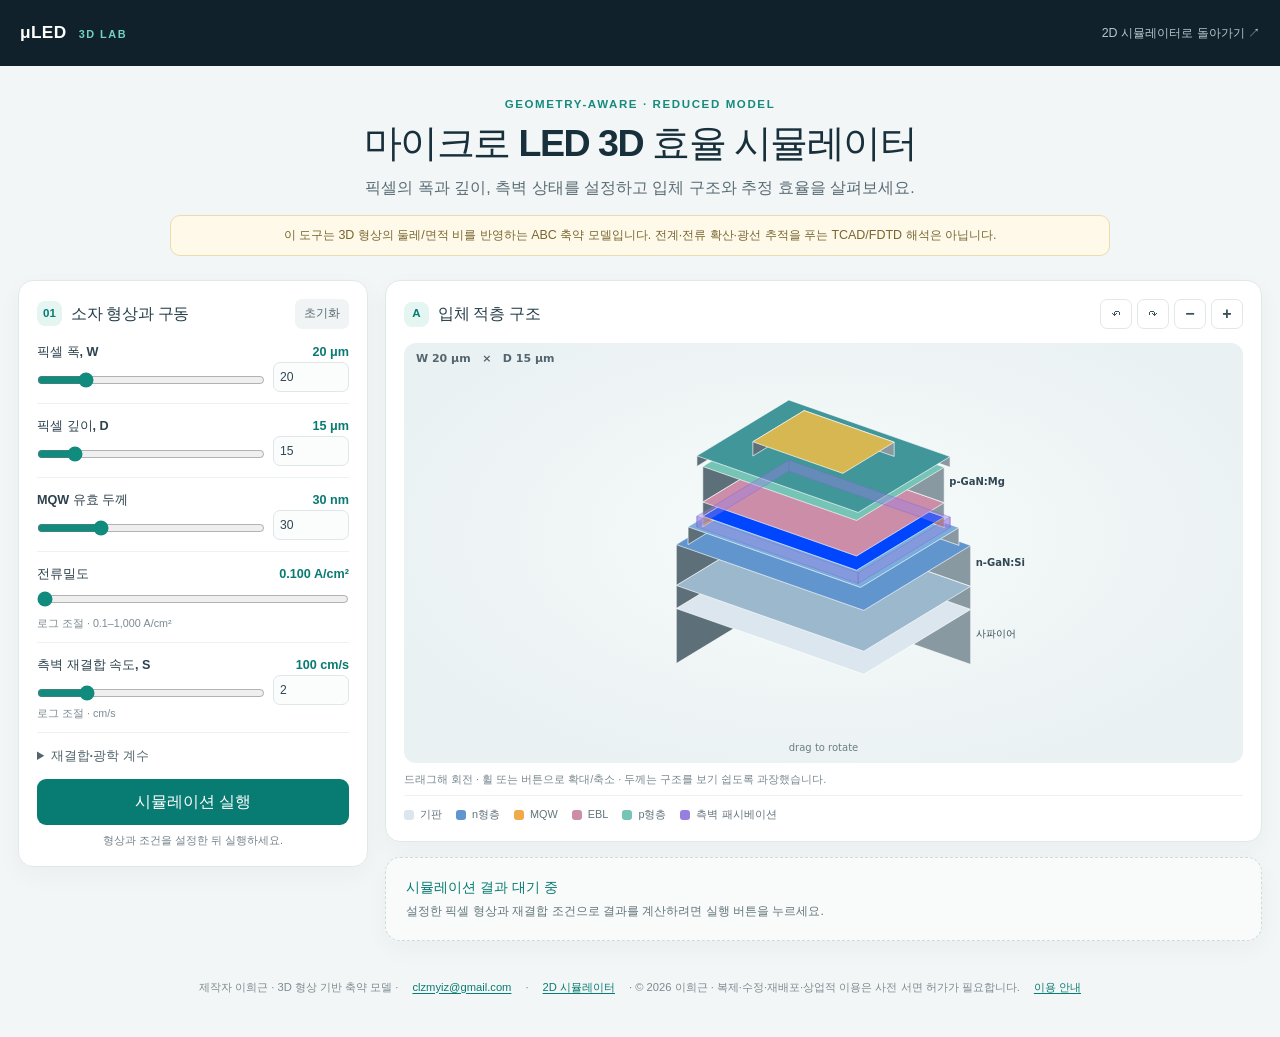
==== site/3d/index.html @ 5ff4c0df "Add geometry-aware 3D LED simulator" ====
<!doctype html>
<html lang="ko">
<head>
  <meta charset="utf-8">
  <meta name="viewport" content="width=device-width, initial-scale=1">
  <meta name="theme-color" content="#10212b">
  <meta name="description" content="픽셀 폭과 깊이, 측벽 재결합을 반영하는 마이크로 LED 3D 형상 기반 축약 시뮬레이터">
  <title>Micro LED 3D 효율 시뮬레이터</title>
  <link rel="stylesheet" href="app.css">
</head>
<body>
  <header class="topbar"><a class="brand" href="../">μLED <span>3D LAB</span></a><a class="back-link" href="../">2D 시뮬레이터로 돌아가기 ↗</a></header>
  <main class="shell">
    <section class="intro">
      <p class="eyebrow">GEOMETRY-AWARE · REDUCED MODEL</p>
      <h1>마이크로 LED 3D 효율 시뮬레이터</h1>
      <p>픽셀의 폭과 깊이, 측벽 상태를 설정하고 입체 구조와 추정 효율을 살펴보세요.</p>
      <div class="model-note">이 도구는 3D 형상의 둘레/면적 비를 반영하는 ABC 축약 모델입니다. 전계·전류 확산·광선 추적을 푸는 TCAD/FDTD 해석은 아닙니다.</div>
    </section>

    <section class="workspace">
      <aside class="panel controls">
        <div class="panel-heading"><div><span class="step">01</span><h2>소자 형상과 구동</h2></div><button id="reset" class="quiet" type="button">초기화</button></div>
        <div class="field"><label for="width">픽셀 폭, W <output id="width-out"></output></label><div class="range-number"><input id="width" type="range" min="1" max="100" step="1" value="20"><input class="numeric" type="number" min="1" max="100" step="1" value="20" aria-label="픽셀 폭 μm"></div></div>
        <div class="field"><label for="depth">픽셀 깊이, D <output id="depth-out"></output></label><div class="range-number"><input id="depth" type="range" min="1" max="100" step="1" value="15"><input class="numeric" type="number" min="1" max="100" step="1" value="15" aria-label="픽셀 깊이 μm"></div></div>
        <div class="field"><label for="active">MQW 유효 두께 <output id="active-out"></output></label><div class="range-number"><input id="active" type="range" min="5" max="100" step="1" value="30"><input class="numeric" type="number" min="5" max="100" step="1" value="30" aria-label="MQW 유효 두께 nm"></div></div>
        <div class="field"><label for="density">전류밀도 <output id="density-out"></output></label><input id="density" type="range" min="0" max="100" step="1" value="0"><small>로그 조절 · 0.1–1,000 A/cm²</small></div>
        <div class="field"><label for="srv">측벽 재결합 속도, S <output id="srv-out"></output></label><div class="range-number"><input id="srv" type="range" min="1" max="6" step="0.05" value="2"><input class="numeric" type="number" min="1" max="6" step="0.05" value="2" aria-label="측벽 재결합 속도 log₁₀ cm/s"></div><small>로그 조절 · cm/s</small></div>
        <details class="advanced"><summary>재결합·광학 계수</summary>
          <div class="field"><label for="abulk">벌크 SRH 계수, A <output id="abulk-out"></output></label><div class="range-number"><input id="abulk" type="range" min="5" max="8" step="0.00001" value="6.69897"><input class="numeric" type="number" min="5" max="8" step="0.00001" value="6.69897" aria-label="벌크 SRH 계수 log₁₀ s⁻¹"></div><small>로그 조절 · s⁻¹</small></div>
          <div class="field"><label for="b">방사 계수, B <output id="b-out"></output></label><div class="range-number"><input id="b" type="range" min="0.5" max="5" step="0.1" value="5"><input class="numeric" type="number" min="0.5" max="5" step="0.1" value="5" aria-label="방사 계수 배율"></div><small>×10⁻¹¹ cm³/s</small></div>
          <div class="field"><label for="c">오제 계수, C <output id="c-out"></output></label><div class="range-number"><input id="c" type="range" min="0.1" max="10" step="0.1" value="0.1"><input class="numeric" type="number" min="0.1" max="10" step="0.1" value="0.1" aria-label="오제 계수 배율"></div><small>×10⁻³⁰ cm⁶/s</small></div>
          <div class="field"><label for="injection">주입 효율 <output id="injection-out"></output></label><input id="injection" type="range" min="50" max="100" step="1" value="95"></div>
          <div class="field"><label for="lee">광추출효율, LEE <output id="lee-out"></output></label><input id="lee" type="range" min="5" max="80" step="1" value="70"></div>
          <div class="field"><label for="wavelength">출광 파장 <output id="wavelength-out"></output></label><input id="wavelength" type="range" min="380" max="750" step="1" value="450"><div class="spectrum"><i id="spectrum-swatch"></i><span id="spectrum-label">청색</span></div></div>
        </details>
        <button id="run" class="run-button" type="button">시뮬레이션 실행</button>
        <p id="status" class="status" role="status">형상과 조건을 설정한 뒤 실행하세요.</p>
      </aside>

      <div class="results">
        <section class="panel scene-panel">
          <div class="panel-heading"><div><span class="step">A</span><h2>입체 적층 구조</h2></div><div class="scene-tools"><button id="rotate-left" type="button" aria-label="왼쪽 회전">↶</button><button id="rotate-right" type="button" aria-label="오른쪽 회전">↷</button><button id="zoom-out" type="button" aria-label="축소">−</button><button id="zoom-in" type="button" aria-label="확대">+</button></div></div>
          <canvas id="scene" aria-label="마우스나 손가락으로 회전할 수 있는 마이크로 LED 3차원 적층 구조"></canvas>
          <p class="hint">드래그해 회전 · 휠 또는 버튼으로 확대/축소 · 두께는 구조를 보기 쉽도록 과장했습니다.</p>
          <div class="legend"><span><i style="--sw:#dce6ee"></i>기판</span><span><i style="--sw:#6095ce"></i>n형층</span><span><i style="--sw:#f0aa4a"></i>MQW</span><span><i style="--sw:#cc8da9"></i>EBL</span><span><i style="--sw:#75c4b5"></i>p형층</span><span><i style="--sw:#967fe0"></i>측벽 패시베이션</span></div>
        </section>
        <section id="prompt" class="panel prompt"><strong>시뮬레이션 결과 대기 중</strong><span>설정한 픽셀 형상과 재결합 조건으로 결과를 계산하려면 실행 버튼을 누르세요.</span></section>
        <section id="outputs" class="outputs" hidden>
          <div class="metrics"><article><span>외부양자효율 EQE</span><strong id="eqe">—</strong></article><article><span>내부양자효율 IQE</span><strong id="iqe">—</strong></article><article><span>측벽 SRH 계수</span><strong id="aside-value">—</strong></article><article><span>초당 출광 포톤</span><strong id="photons">—</strong></article><article><span>추정 전류효율</span><strong id="cda">—</strong></article><article><span>추정 정면 휘도</span><strong id="luminance">—</strong></article></div>
          <section class="panel chart-panel"><div class="panel-heading"><div><span class="step">B</span><h2>전류밀도에 따른 효율</h2></div><span>EQE (%)</span></div><canvas id="chart" aria-label="전류밀도별 EQE 예측 그래프"></canvas><div class="chart-foot"><span>점은 현재 설정한 동작점입니다.</span><span>J (A/cm²), 로그 축</span></div></section>
          <section class="panel equation"><h2>3D 형상에서 측벽 손실과 광도를 계산하는 법</h2><code>A<sub>eff</sub> = A<sub>bulk</sub> + S · P/A<br>직사각형 픽셀: P/A = 2(1/W + 1/D)<br>G = A<sub>eff</sub>n + Bn² + Cn³<br>EQE = η<sub>inj</sub> · IQE · LEE<br>η<sub>I</sub> = EQE · 683V(λ)hc/(πqλ)　[cd/A]<br>L = η<sub>I</sub> · 10⁴J　[cd/m²]</code><p>MQW 활성부의 옆면적/체적은 측벽 둘레/픽셀 면적 P/A로 정리됩니다. 정사각 픽셀(W=D)에서는 기존 4S/W 항으로 돌아갑니다. 전류효율은 단색광과 Lambertian 출광, CIE 명소시 V(λ)를 가정한 추정치이며, 휘도는 전류밀도를 A/m²로 환산합니다.</p><p>단면 층의 실제 전기·광학 분포를 해석하는 3D TCAD/FDTD 결과는 아닙니다.</p><p class="source">근거: <a href="https://onlinelibrary.wiley.com/doi/10.1002/lpor.202500791" target="_blank" rel="noreferrer">마이크로 LED 측벽 표면 재결합과 ABC 모델 (Laser &amp; Photonics Reviews, 2025)</a> · <a href="https://cie.co.at/datatable/cie-spectral-luminous-efficiency-photopic-vision" target="_blank" rel="noreferrer">CIE V(λ)</a></p></section>
        </section>
      </div>
    </section>
    <footer>제작자 이희근 · 3D 형상 기반 축약 모델 · <a href="mailto:clzmyiz@gmail.com">clzmyiz@gmail.com</a> · <a href="../">2D 시뮬레이터</a> · © 2026 이희근 · 복제·수정·재배포·상업적 이용은 사전 서면 허가가 필요합니다. <a href="https://github.com/heekeunlee/microled-efficiency-simulator/blob/main/COPYRIGHT.md" target="_blank" rel="noreferrer">이용 안내</a></footer>
  </main>
  <script src="app.js"></script>
</body>
</html>
---- site/3d/app.css ----
*{box-sizing:border-box} :root{font-family:Inter,-apple-system,BlinkMacSystemFont,"Segoe UI","Apple SD Gothic Neo",sans-serif;color:#243743;background:#f3f6f6;font-synthesis:none;text-rendering:optimizeLegibility}body{margin:0;min-width:320px;line-height:1.5}a{color:#087b72;text-decoration:none}.topbar{height:66px;padding:0 max(20px,calc((100vw - 1280px)/2));display:flex;align-items:center;justify-content:space-between;background:#10212b;color:#edf5f5}.brand{color:#fff;font-weight:850;font-size:1.08rem;letter-spacing:.02em}.brand span{margin-left:7px;color:#73d1c1;font-size:.68rem;letter-spacing:.14em}.back-link{color:#b4c6ca;font-size:.78rem}.shell{width:min(1280px,calc(100% - 36px));margin:auto}.intro{max-width:940px;margin:30px auto 24px;text-align:center}.eyebrow{margin:0 0 8px;color:#168b7d;font-size:.72rem;font-weight:850;letter-spacing:.14em}.intro h1{margin:0;color:#18303c;font-size:clamp(1.65rem,3vw,2.35rem);letter-spacing:-.04em;line-height:1.2}.intro>p:not(.eyebrow){margin:10px auto 0;color:#596c75}.model-note{margin:15px auto 0;padding:10px 14px;border:1px solid #eadcae;border-radius:10px;background:#fff9e9;color:#786632;font-size:.78rem;line-height:1.5}.workspace{display:grid;grid-template-columns:minmax(280px,350px) minmax(0,1fr);gap:17px;align-items:start}.panel{border:1px solid #e0e8e8;border-radius:15px;background:#fff;box-shadow:0 8px 24px #17324d0a}.controls{position:sticky;top:12px;padding:18px}.panel-heading{display:flex;align-items:center;justify-content:space-between;gap:12px;margin-bottom:14px}.panel-heading>div:first-child{display:flex;align-items:center;gap:9px}.panel-heading h2{margin:0;color:#263e4a;font-size:1rem;letter-spacing:-.02em}.step{display:grid;place-items:center;width:25px;height:25px;border-radius:8px;background:#e5f5f1;color:#087b72;font-size:.72rem;font-weight:850}.quiet{border:0;border-radius:7px;background:#f0f4f5;padding:6px 9px;color:#596a73;font:inherit;font-size:.74rem;cursor:pointer}.field{margin:0 0 13px;padding:0 0 11px;border-bottom:1px solid #edf1f1}.field label{display:flex;justify-content:space-between;align-items:baseline;gap:8px;color:#2d424d;font-size:.79rem;font-weight:720}.field output{color:#087b72;font-variant-numeric:tabular-nums;white-space:nowrap}.field input[type=range]{width:100%;height:18px;margin:6px 0 0;accent-color:#118b7d}.field small{display:block;color:#7c8b92;font-size:.67rem}.range-number{display:grid;grid-template-columns:minmax(0,1fr) 76px;gap:8px;align-items:center}.range-number .numeric{width:100%;height:30px;padding:4px 6px;border:1px solid #dfe7e8;border-radius:7px;background:#fbfcfc;color:#304751;font:inherit;font-size:.76rem;font-variant-numeric:tabular-nums}.numeric:focus{outline:2px solid #9bd5cb;border-color:#168b7d}.advanced{margin:3px 0 14px;color:#53646c;font-size:.8rem}.advanced summary{cursor:pointer;font-weight:750}.advanced[open] summary{margin-bottom:13px}.spectrum{display:flex;align-items:center;gap:8px;margin-top:7px;color:#52646d;font-size:.74rem}.spectrum i{width:16px;height:16px;border-radius:50%;background:#537aff;box-shadow:0 0 12px #537aff}.run-button{width:100%;min-height:46px;border:0;border-radius:9px;background:#087b72;color:#fff;font:inherit;font-weight:820;cursor:pointer}.run-button:hover{background:#066b63}.run-button:focus-visible{outline:3px solid #9bd5cb;outline-offset:2px}.status{margin:8px 0 0;color:#74828a;text-align:center;font-size:.68rem;line-height:1.4}.results{display:grid;gap:15px;min-width:0}.scene-panel{padding:18px}.scene-tools{display:flex;gap:5px}.scene-tools button{width:32px;height:30px;border:1px solid #e1e8e8;border-radius:7px;background:#fff;color:#3b515b;font:inherit;font-weight:750;cursor:pointer}.scene-tools button:hover{background:#eff9f6;border-color:#9bcec4}#scene{display:block;width:100%;height:420px;border-radius:12px;background:radial-gradient(ellipse at 50% 46%,#f7fbfb,#eaf1f2 80%);touch-action:none;cursor:grab}#scene:active{cursor:grabbing}.hint{margin:8px 0;color:#788890;font-size:.68rem}.legend{display:flex;flex-wrap:wrap;gap:8px 14px;padding-top:10px;border-top:1px solid #edf1f1;color:#63747c;font-size:.68rem}.legend span{display:inline-flex;align-items:center;gap:6px}.legend i{width:10px;height:10px;border-radius:3px;background:var(--sw)}.prompt{display:grid;gap:4px;padding:19px 20px;border:1px dashed #cbdcda;background:#f8fbfa;color:#65757c}.prompt strong{color:#087b72;font-size:.9rem}.prompt span{font-size:.76rem}.outputs[hidden]{display:none}.outputs{display:grid;gap:15px}.metrics{display:grid;grid-template-columns:repeat(4,minmax(0,1fr));gap:9px}.metrics article{min-width:0;padding:13px 14px;border:1px solid #e3eaea;border-radius:12px;background:#fff}.metrics span,.metrics strong{display:block}.metrics span{color:#718087;font-size:.68rem;line-height:1.35}.metrics strong{margin-top:8px;color:#203843;font-size:clamp(1.05rem,2vw,1.5rem);font-variant-numeric:tabular-nums;overflow-wrap:anywhere}.metrics article:first-child{border-color:#bce1d9;background:#f1faf7}.metrics article:first-child strong{color:#087b72}.chart-panel,.equation{padding:18px}.chart-panel .panel-heading>span{color:#6f8288;font-size:.73rem}.chart-panel canvas{display:block;width:100%;height:250px}.chart-foot{display:flex;justify-content:space-between;gap:10px;padding-top:9px;border-top:1px solid #edf1f1;color:#738189;font-size:.68rem}.equation h2{margin:0 0 10px;color:#263e4a;font-size:.94rem}.equation code{display:block;padding:12px;border-radius:9px;background:#f1f6f6;color:#315565;text-align:center;font-size:.85rem;line-height:1.8;white-space:normal}.equation p{color:#667780;font-size:.76rem;line-height:1.55}.equation .source{padding-top:9px;border-top:1px solid #edf1f1;font-size:.69rem}.equation a,footer a{color:#087b72;text-decoration:underline;text-underline-offset:2px}footer{display:flex;flex-wrap:wrap;gap:6px 14px;justify-content:center;margin:24px 0 28px;padding:14px;color:#7d8b91;font-size:.7rem}
@media(max-width:900px){.workspace{grid-template-columns:minmax(0,1fr)}.controls{position:static;order:1}.results{order:2}.metrics{grid-template-columns:repeat(2,minmax(0,1fr))}#scene{height:390px}}
@media(max-width:520px){.topbar{height:58px;padding:0 14px}.brand{font-size:.95rem}.back-link{font-size:.68rem}.shell{width:calc(100% - 24px)}.intro{margin:22px auto 17px}.intro>p:not(.eyebrow){font-size:.84rem}.model-note{font-size:.7rem}.controls,.scene-panel,.chart-panel,.equation{padding:14px}.panel-heading h2{font-size:.9rem}#scene{height:300px}.metrics{gap:7px}.metrics article{padding:11px}.metrics span{font-size:.62rem}.metrics strong{font-size:1.05rem}.chart-panel canvas{height:220px}.chart-foot{font-size:.62rem}.equation code{font-size:.76rem}.prompt{padding:16px}.field label{font-size:.75rem}}
@media(min-width:901px){.metrics{grid-template-columns:repeat(3,minmax(0,1fr))}}.prompt[hidden]{display:none}
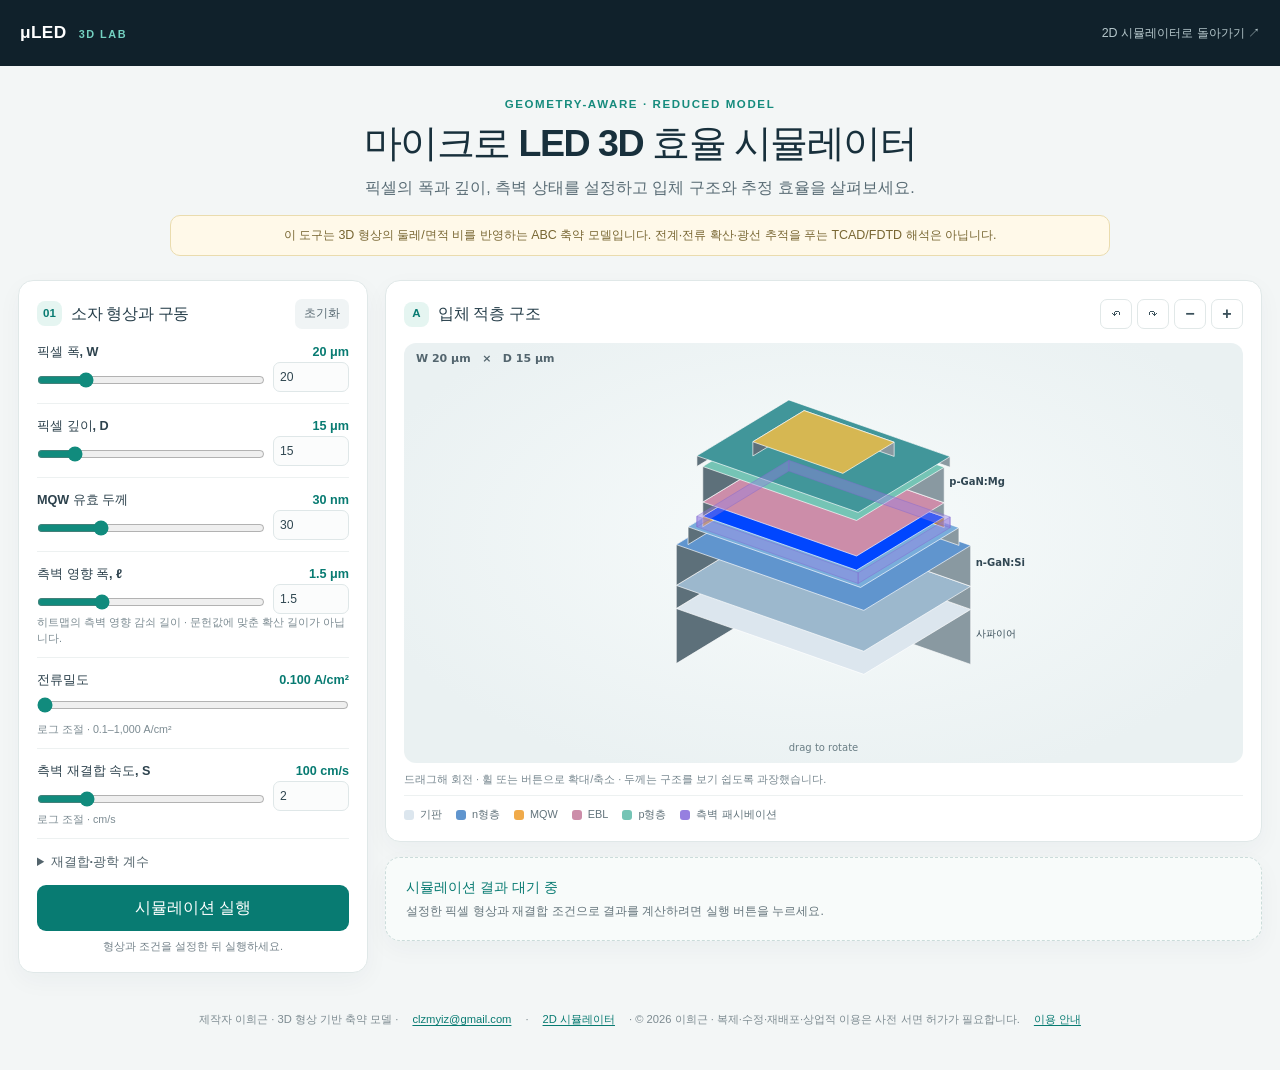
==== commit c23b78d2: "Add spatial EQE heatmap" ====
--- a/site/3d/index.html
+++ b/site/3d/index.html
@@ -24,6 +24,7 @@
         <div class="field"><label for="width">픽셀 폭, W <output id="width-out"></output></label><div class="range-number"><input id="width" type="range" min="1" max="100" step="1" value="20"><input class="numeric" type="number" min="1" max="100" step="1" value="20" aria-label="픽셀 폭 μm"></div></div>
         <div class="field"><label for="depth">픽셀 깊이, D <output id="depth-out"></output></label><div class="range-number"><input id="depth" type="range" min="1" max="100" step="1" value="15"><input class="numeric" type="number" min="1" max="100" step="1" value="15" aria-label="픽셀 깊이 μm"></div></div>
         <div class="field"><label for="active">MQW 유효 두께 <output id="active-out"></output></label><div class="range-number"><input id="active" type="range" min="5" max="100" step="1" value="30"><input class="numeric" type="number" min="5" max="100" step="1" value="30" aria-label="MQW 유효 두께 nm"></div></div>
+        <div class="field"><label for="edge-length">측벽 영향 폭, ℓ <output id="edge-length-out"></output></label><div class="range-number"><input id="edge-length" type="range" min="0.2" max="5" step="0.1" value="1.5"><input class="numeric" type="number" min="0.2" max="5" step="0.1" value="1.5" aria-label="측벽 영향 폭 μm"></div><small>히트맵의 측벽 영향 감쇠 길이 · 문헌값에 맞춘 확산 길이가 아닙니다.</small></div>
         <div class="field"><label for="density">전류밀도 <output id="density-out"></output></label><input id="density" type="range" min="0" max="100" step="1" value="0"><small>로그 조절 · 0.1–1,000 A/cm²</small></div>
         <div class="field"><label for="srv">측벽 재결합 속도, S <output id="srv-out"></output></label><div class="range-number"><input id="srv" type="range" min="1" max="6" step="0.05" value="2"><input class="numeric" type="number" min="1" max="6" step="0.05" value="2" aria-label="측벽 재결합 속도 log₁₀ cm/s"></div><small>로그 조절 · cm/s</small></div>
         <details class="advanced"><summary>재결합·광학 계수</summary>
@@ -48,8 +49,9 @@
         <section id="prompt" class="panel prompt"><strong>시뮬레이션 결과 대기 중</strong><span>설정한 픽셀 형상과 재결합 조건으로 결과를 계산하려면 실행 버튼을 누르세요.</span></section>
         <section id="outputs" class="outputs" hidden>
           <div class="metrics"><article><span>외부양자효율 EQE</span><strong id="eqe">—</strong></article><article><span>내부양자효율 IQE</span><strong id="iqe">—</strong></article><article><span>측벽 SRH 계수</span><strong id="aside-value">—</strong></article><article><span>초당 출광 포톤</span><strong id="photons">—</strong></article><article><span>추정 전류효율</span><strong id="cda">—</strong></article><article><span>추정 정면 휘도</span><strong id="luminance">—</strong></article></div>
+          <section class="panel heatmap-panel"><div class="panel-heading"><div><span class="step">B</span><h2>활성 영역의 국소 EQE 히트맵</h2></div><span id="heatmap-current"></span></div><canvas id="heatmap" aria-label="픽셀 평면의 국소 외부양자효율 2D 히트맵"></canvas><div class="heatmap-scale"><span id="heat-min">—</span><i></i><span id="heat-max">—</span></div><p id="heatmap-readout" class="heatmap-readout" aria-live="polite">격자 위에 포인터를 올리면 위치별 EQE를 표시합니다.</p><p class="heatmap-caption">평면상의 각 격자점에서 ABC식을 따로 풀어 위치별 EQE를 계산합니다. 색은 국소 EQE의 절대값이며 통계 카드에는 격자 평균을 표시합니다.</p></section>
           <section class="panel chart-panel"><div class="panel-heading"><div><span class="step">B</span><h2>전류밀도에 따른 효율</h2></div><span>EQE (%)</span></div><canvas id="chart" aria-label="전류밀도별 EQE 예측 그래프"></canvas><div class="chart-foot"><span>점은 현재 설정한 동작점입니다.</span><span>J (A/cm²), 로그 축</span></div></section>
-          <section class="panel equation"><h2>3D 형상에서 측벽 손실과 광도를 계산하는 법</h2><code>A<sub>eff</sub> = A<sub>bulk</sub> + S · P/A<br>직사각형 픽셀: P/A = 2(1/W + 1/D)<br>G = A<sub>eff</sub>n + Bn² + Cn³<br>EQE = η<sub>inj</sub> · IQE · LEE<br>η<sub>I</sub> = EQE · 683V(λ)hc/(πqλ)　[cd/A]<br>L = η<sub>I</sub> · 10⁴J　[cd/m²]</code><p>MQW 활성부의 옆면적/체적은 측벽 둘레/픽셀 면적 P/A로 정리됩니다. 정사각 픽셀(W=D)에서는 기존 4S/W 항으로 돌아갑니다. 전류효율은 단색광과 Lambertian 출광, CIE 명소시 V(λ)를 가정한 추정치이며, 휘도는 전류밀도를 A/m²로 환산합니다.</p><p>단면 층의 실제 전기·광학 분포를 해석하는 3D TCAD/FDTD 결과는 아닙니다.</p><p class="source">근거: <a href="https://onlinelibrary.wiley.com/doi/10.1002/lpor.202500791" target="_blank" rel="noreferrer">마이크로 LED 측벽 표면 재결합과 ABC 모델 (Laser &amp; Photonics Reviews, 2025)</a> · <a href="https://cie.co.at/datatable/cie-spectral-luminous-efficiency-photopic-vision" target="_blank" rel="noreferrer">CIE V(λ)</a></p></section>
+          <section class="panel equation"><h2>히트맵과 효율 계산 방법</h2><code>r(x,y) = Σ<sub>4 sides</sub> exp(−d<sub>k</sub>/ℓ)<br>g(x,y) = r(x,y) / ⟨r⟩<br>A<sub>local</sub>(x,y) = A<sub>bulk</sub> + S · P/A · g(x,y)<br>G = A<sub>local</sub>n + Bn² + Cn³<br>EQE(x,y) = η<sub>inj</sub> · Bn²/G · LEE<br>η<sub>I</sub> = EQE · 683V(λ)hc/(πqλ)　[cd/A]</code><p>정규화한 공간 가중치 g의 면적 평균은 1이므로, 국소 측벽 SRH 항의 평균은 기존 ABC 모델의 S·P/A와 같습니다. ℓ은 측벽 영향이 안쪽으로 감쇠하는 폭을 조절하는 사용 변수입니다. 전류밀도는 면내에서 균일하다고 가정하고, 국소 EQE의 면적 평균을 전체 EQE로 사용합니다.</p><p>실제 3D 전류 확산, 캐리어 이동, 온도, 광추출을 푸는 해석은 아닙니다. 문헌의 공간발광 분포와 유사한 형태를 탐색하는 축약 근사이며, ℓ이나 계수는 사용자 측정값으로 보정해야 합니다.</p><p class="source">공간 분포 근거: <a href="https://pmc.ncbi.nlm.nih.gov/articles/PMC8240456/" target="_blank" rel="noreferrer">Behrman &amp; Kymissis, “Enhanced microLED efficiency via strategic pGaN contact geometries,” Optics Express 29, 14841–14852 (2021)</a> — mesh별 국소 IQE·표면 재결합·발광 전력 밀도를 모델링. <a href="https://www.mdpi.com/2079-4991/13/13/2014" target="_blank" rel="noreferrer">Yang et al., Nanomaterials 13, 2014 (2023)</a> — 구동 세기에 따라 중심/측벽의 공간 분해 발광이 달라짐을 관측. <a href="https://doi.org/10.1016/j.optlastec.2024.111611" target="_blank" rel="noreferrer">Zheng et al., Optics &amp; Laser Technology 177, 111611 (2025)</a> — 측벽 처리 후 공간 분해 EL과 IQE/LEE 절충을 분석.</p><p class="source">광도 환산 근거: <a href="https://onlinelibrary.wiley.com/doi/10.1002/lpor.202500791" target="_blank" rel="noreferrer">마이크로 LED 측벽 표면 재결합 ABC 모델</a> · <a href="https://cie.co.at/datatable/cie-spectral-luminous-efficiency-photopic-vision" target="_blank" rel="noreferrer">CIE V(λ)</a>.</p></section>
         </section>
       </div>
     </section>
--- a/site/3d/app.css
+++ b/site/3d/app.css
@@ -2,3 +2,4 @@
 @media(max-width:900px){.workspace{grid-template-columns:minmax(0,1fr)}.controls{position:static;order:1}.results{order:2}.metrics{grid-template-columns:repeat(2,minmax(0,1fr))}#scene{height:390px}}
 @media(max-width:520px){.topbar{height:58px;padding:0 14px}.brand{font-size:.95rem}.back-link{font-size:.68rem}.shell{width:calc(100% - 24px)}.intro{margin:22px auto 17px}.intro>p:not(.eyebrow){font-size:.84rem}.model-note{font-size:.7rem}.controls,.scene-panel,.chart-panel,.equation{padding:14px}.panel-heading h2{font-size:.9rem}#scene{height:300px}.metrics{gap:7px}.metrics article{padding:11px}.metrics span{font-size:.62rem}.metrics strong{font-size:1.05rem}.chart-panel canvas{height:220px}.chart-foot{font-size:.62rem}.equation code{font-size:.76rem}.prompt{padding:16px}.field label{font-size:.75rem}}
 @media(min-width:901px){.metrics{grid-template-columns:repeat(3,minmax(0,1fr))}}.prompt[hidden]{display:none}
+.heatmap-panel{padding:18px}.heatmap-panel canvas{display:block;width:100%;height:340px;border-radius:9px;background:#f8fbfb;touch-action:pan-y}.heatmap-scale{display:flex;align-items:center;gap:10px;color:#657680;font-size:.7rem}.heatmap-scale i{height:12px;flex:1;border-radius:8px;background:linear-gradient(90deg,#1e40af,#1997be,#48c08b,#f8d24e,#c6372f)}.heatmap-readout{min-height:1.4em;margin:8px 0;color:#315565;font-size:.74rem;font-variant-numeric:tabular-nums}.heatmap-caption{margin:5px 0 0;color:#738189;font-size:.7rem;line-height:1.5}@media(max-width:520px){.heatmap-panel{padding:14px}.heatmap-panel canvas{height:310px}}
